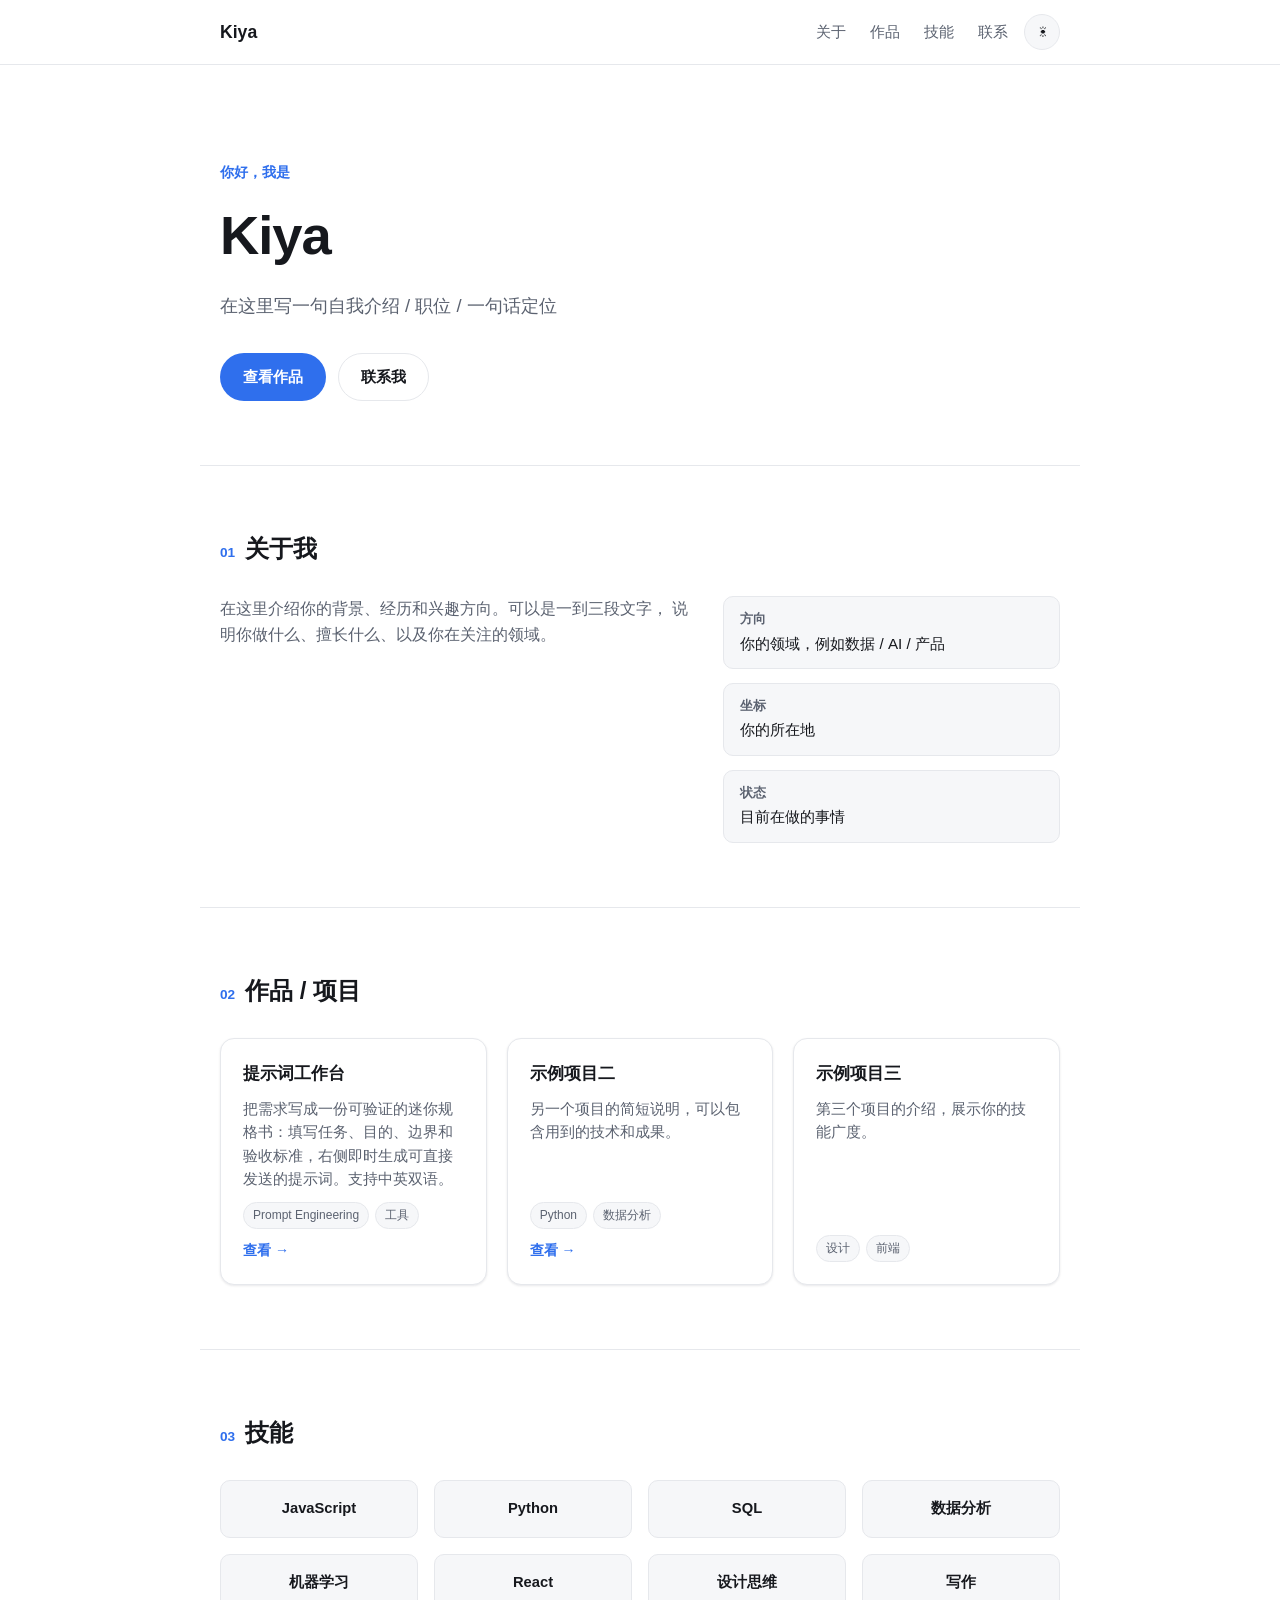
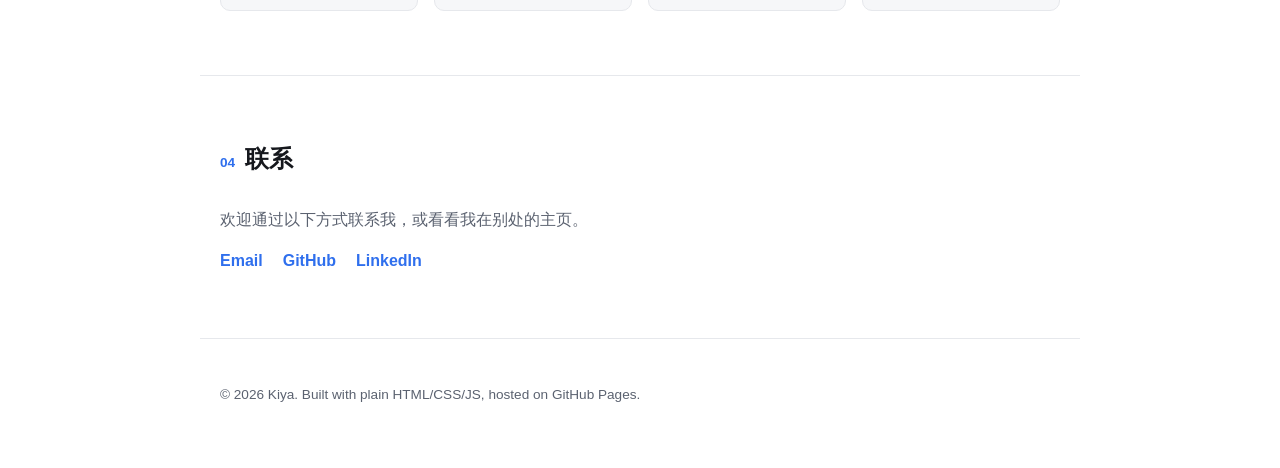
==== index.html @ 96218fba "feat: init" ====
<!DOCTYPE html>
<html lang="zh-CN">
<head>
<meta charset="UTF-8">
<meta name="viewport" content="width=device-width, initial-scale=1.0, viewport-fit=cover">
<title>Kiya — 个人主页</title>
<meta name="description" content="个人主页与作品集">
<link rel="icon" href="data:,">
<link rel="stylesheet" href="css/style.css">
</head>
<body>

<header class="site-header">
  <nav class="nav container">
    <a href="#home" class="logo">Kiya</a>
    <button class="nav-toggle" id="navToggle" aria-label="打开菜单" aria-expanded="false">
      <span></span><span></span><span></span>
    </button>
    <ul class="nav-links" id="navLinks">
      <li><a href="#about">关于</a></li>
      <li><a href="#projects">作品</a></li>
      <li><a href="#skills">技能</a></li>
      <li><a href="#contact">联系</a></li>
    </ul>
    <button class="theme-toggle" id="themeToggle" aria-label="切换主题" title="切换深/浅色">
      <span class="icon-sun">☀</span><span class="icon-moon">☾</span>
    </button>
  </nav>
</header>

<main>

  <section id="home" class="hero container">
    <p class="eyebrow">你好，我是</p>
    <h1>Kiya</h1>
    <p class="hero-tagline">在这里写一句自我介绍 / 职位 / 一句话定位</p>
    <div class="hero-actions">
      <a href="#projects" class="btn btn-primary">查看作品</a>
      <a href="#contact" class="btn btn-ghost">联系我</a>
    </div>
  </section>

  <section id="about" class="section container">
    <h2 class="section-title"><span class="section-index">01</span> 关于我</h2>
    <div class="about-grid">
      <p class="about-text">
        在这里介绍你的背景、经历和兴趣方向。可以是一到三段文字，
        说明你做什么、擅长什么、以及你在关注的领域。
      </p>
      <ul class="about-facts">
        <li><strong>方向</strong><span>你的领域，例如数据 / AI / 产品</span></li>
        <li><strong>坐标</strong><span>你的所在地</span></li>
        <li><strong>状态</strong><span>目前在做的事情</span></li>
      </ul>
    </div>
  </section>

  <section id="projects" class="section container">
    <h2 class="section-title"><span class="section-index">02</span> 作品 / 项目</h2>
    <div class="project-grid" id="projectGrid">
      <!-- 由 js/main.js 从 assets/data/projects.json 动态渲染 -->
    </div>
  </section>

  <section id="skills" class="section container">
    <h2 class="section-title"><span class="section-index">03</span> 技能</h2>
    <div class="skills-grid" id="skillsGrid">
      <!-- 由 js/main.js 动态渲染 -->
    </div>
  </section>

  <section id="contact" class="section container">
    <h2 class="section-title"><span class="section-index">04</span> 联系</h2>
    <p class="contact-text">欢迎通过以下方式联系我，或看看我在别处的主页。</p>
    <div class="contact-links">
      <a href="mailto:you@example.com">Email</a>
      <a href="https://github.com/yourname" target="_blank" rel="noopener">GitHub</a>
      <a href="https://linkedin.com/in/yourname" target="_blank" rel="noopener">LinkedIn</a>
    </div>
  </section>

</main>

<footer class="site-footer container">
  <p>&copy; <span id="year"></span> Kiya. Built with plain HTML/CSS/JS, hosted on GitHub Pages.</p>
</footer>

<script src="js/main.js"></script>
</body>
</html>
---- css/style.css ----
/* ===========================================================
   Design tokens
   =========================================================== */
:root {
  --bg: #ffffff;
  --bg-soft: #f6f7f9;
  --text: #16181d;
  --text-muted: #5b6270;
  --border: #e6e8ec;
  --accent: #2f6fed;
  --accent-contrast: #ffffff;
  --card-bg: #ffffff;
  --shadow: 0 1px 2px rgba(16, 24, 40, .04), 0 1px 3px rgba(16, 24, 40, .06);
  --radius: 14px;
  --max-width: 880px;
  --font-sans: -apple-system, BlinkMacSystemFont, "Segoe UI", "PingFang SC",
    "Microsoft YaHei", Roboto, Helvetica, Arial, sans-serif;
  color-scheme: light dark;
}

:root[data-theme="dark"] {
  --bg: #0f1115;
  --bg-soft: #171a21;
  --text: #eef0f3;
  --text-muted: #9aa2b1;
  --border: #262b35;
  --accent: #6ea1ff;
  --accent-contrast: #0f1115;
  --card-bg: #171a21;
  --shadow: 0 1px 2px rgba(0, 0, 0, .3), 0 4px 12px rgba(0, 0, 0, .25);
}

@media (prefers-color-scheme: dark) {
  :root:not([data-theme="light"]) {
    --bg: #0f1115;
    --bg-soft: #171a21;
    --text: #eef0f3;
    --text-muted: #9aa2b1;
    --border: #262b35;
    --accent: #6ea1ff;
    --accent-contrast: #0f1115;
    --card-bg: #171a21;
    --shadow: 0 1px 2px rgba(0, 0, 0, .3), 0 4px 12px rgba(0, 0, 0, .25);
  }
}

/* ===========================================================
   Reset & base
   =========================================================== */
* { box-sizing: border-box; }

html { scroll-behavior: smooth; }

body {
  margin: 0;
  background: var(--bg);
  color: var(--text);
  font-family: var(--font-sans);
  font-size: 16px;
  line-height: 1.6;
  -webkit-font-smoothing: antialiased;
}

img { max-width: 100%; display: block; }

a { color: var(--accent); text-decoration: none; }
a:hover { text-decoration: underline; }

.container {
  max-width: var(--max-width);
  margin: 0 auto;
  padding-inline: 20px;
}

/* ===========================================================
   Header / nav
   =========================================================== */
.site-header {
  position: sticky;
  top: env(safe-area-inset-top, 0px);
  z-index: 50;
  background: color-mix(in srgb, var(--bg) 85%, transparent);
  backdrop-filter: saturate(180%) blur(10px);
  border-bottom: 1px solid var(--border);
}

.nav {
  display: flex;
  align-items: center;
  gap: 16px;
  padding-block: 14px;
}

.logo {
  font-weight: 700;
  font-size: 1.1rem;
  color: var(--text);
  margin-right: auto;
}
.logo:hover { text-decoration: none; opacity: .8; }

.nav-links {
  list-style: none;
  display: flex;
  gap: 24px;
  margin: 0;
  padding: 0;
}
.nav-links a {
  color: var(--text-muted);
  font-size: .95rem;
}
.nav-links a:hover { color: var(--text); text-decoration: none; }

.theme-toggle {
  border: 1px solid var(--border);
  background: var(--bg-soft);
  color: var(--text);
  border-radius: 999px;
  width: 36px;
  height: 36px;
  display: inline-flex;
  align-items: center;
  justify-content: center;
  cursor: pointer;
  font-size: 14px;
}
.theme-toggle .icon-moon { display: none; }
:root[data-theme="dark"] .theme-toggle .icon-sun { display: none; }
:root[data-theme="dark"] .theme-toggle .icon-moon { display: inline; }
@media (prefers-color-scheme: dark) {
  :root:not([data-theme="light"]) .theme-toggle .icon-sun { display: none; }
  :root:not([data-theme="light"]) .theme-toggle .icon-moon { display: inline; }
}

.nav-toggle {
  display: none;
  flex-direction: column;
  gap: 4px;
  background: none;
  border: none;
  cursor: pointer;
  padding: 6px;
}
.nav-toggle span {
  width: 20px;
  height: 2px;
  background: var(--text);
  display: block;
}

/* ===========================================================
   Hero
   =========================================================== */
.hero {
  padding-block: 96px 64px;
}
.eyebrow {
  color: var(--accent);
  font-weight: 600;
  font-size: .9rem;
  margin: 0 0 8px;
}
.hero h1 {
  font-size: clamp(2.2rem, 6vw, 3.4rem);
  margin: 0 0 12px;
  letter-spacing: -0.02em;
}
.hero-tagline {
  color: var(--text-muted);
  font-size: 1.15rem;
  max-width: 46ch;
  margin: 0 0 32px;
}
.hero-actions {
  display: flex;
  gap: 12px;
  flex-wrap: wrap;
}

.btn {
  display: inline-flex;
  align-items: center;
  padding: 11px 22px;
  border-radius: 999px;
  font-weight: 600;
  font-size: .95rem;
  border: 1px solid transparent;
}
.btn:hover { text-decoration: none; }
.btn-primary {
  background: var(--accent);
  color: var(--accent-contrast);
}
.btn-primary:hover { opacity: .9; }
.btn-ghost {
  border-color: var(--border);
  color: var(--text);
}
.btn-ghost:hover { background: var(--bg-soft); }

/* ===========================================================
   Sections
   =========================================================== */
.section {
  padding-block: 64px;
  border-top: 1px solid var(--border);
}

.section-title {
  display: flex;
  align-items: baseline;
  gap: 10px;
  font-size: 1.5rem;
  margin: 0 0 28px;
}
.section-index {
  font-size: .85rem;
  font-weight: 700;
  color: var(--accent);
  font-variant-numeric: tabular-nums;
}

/* About */
.about-grid {
  display: grid;
  grid-template-columns: 1.4fr 1fr;
  gap: 32px;
  align-items: start;
}
.about-text { color: var(--text-muted); margin: 0; }
.about-facts {
  list-style: none;
  margin: 0;
  padding: 0;
  display: grid;
  gap: 14px;
}
.about-facts li {
  display: flex;
  flex-direction: column;
  gap: 2px;
  padding: 12px 16px;
  background: var(--bg-soft);
  border-radius: 10px;
  border: 1px solid var(--border);
}
.about-facts strong { font-size: .8rem; color: var(--text-muted); }
.about-facts span { font-size: .95rem; }

/* Projects */
.project-grid {
  display: grid;
  grid-template-columns: repeat(auto-fill, minmax(240px, 1fr));
  gap: 20px;
}
.project-card {
  background: var(--card-bg);
  border: 1px solid var(--border);
  border-radius: var(--radius);
  padding: 22px;
  box-shadow: var(--shadow);
  display: flex;
  flex-direction: column;
  gap: 10px;
  transition: transform .15s ease, box-shadow .15s ease;
}
.project-card:hover {
  transform: translateY(-2px);
}
.project-card h3 { margin: 0; font-size: 1.05rem; }
.project-card p {
  margin: 0;
  color: var(--text-muted);
  font-size: .92rem;
  flex: 1;
}
.project-tags {
  display: flex;
  flex-wrap: wrap;
  gap: 6px;
}
.project-tags span {
  font-size: .75rem;
  padding: 3px 9px;
  border-radius: 999px;
  background: var(--bg-soft);
  color: var(--text-muted);
  border: 1px solid var(--border);
}
.project-card a.project-link {
  font-size: .88rem;
  font-weight: 600;
}

/* Skills */
.skills-grid {
  display: grid;
  grid-template-columns: repeat(auto-fill, minmax(160px, 1fr));
  gap: 16px;
}
.skill-item {
  background: var(--bg-soft);
  border: 1px solid var(--border);
  border-radius: 10px;
  padding: 16px;
  text-align: center;
  font-weight: 600;
  font-size: .92rem;
}

/* Contact */
.contact-text { color: var(--text-muted); }
.contact-links {
  display: flex;
  gap: 20px;
  flex-wrap: wrap;
  font-weight: 600;
}

/* Footer */
.site-footer {
  padding-block: 32px 48px;
  color: var(--text-muted);
  font-size: .85rem;
  border-top: 1px solid var(--border);
}

/* ===========================================================
   Responsive (phone-width safe)
   =========================================================== */
@media (max-width: 720px) {
  .about-grid { grid-template-columns: 1fr; }
}

@media (max-width: 640px) {
  .nav-toggle { display: flex; }
  .nav-links {
    position: absolute;
    top: 100%;
    left: 0;
    right: 0;
    background: var(--bg);
    border-bottom: 1px solid var(--border);
    flex-direction: column;
    padding: 16px 20px;
    gap: 14px;
    display: none;
  }
  .nav-links.open { display: flex; }
  .hero { padding-block: 64px 40px; }
}
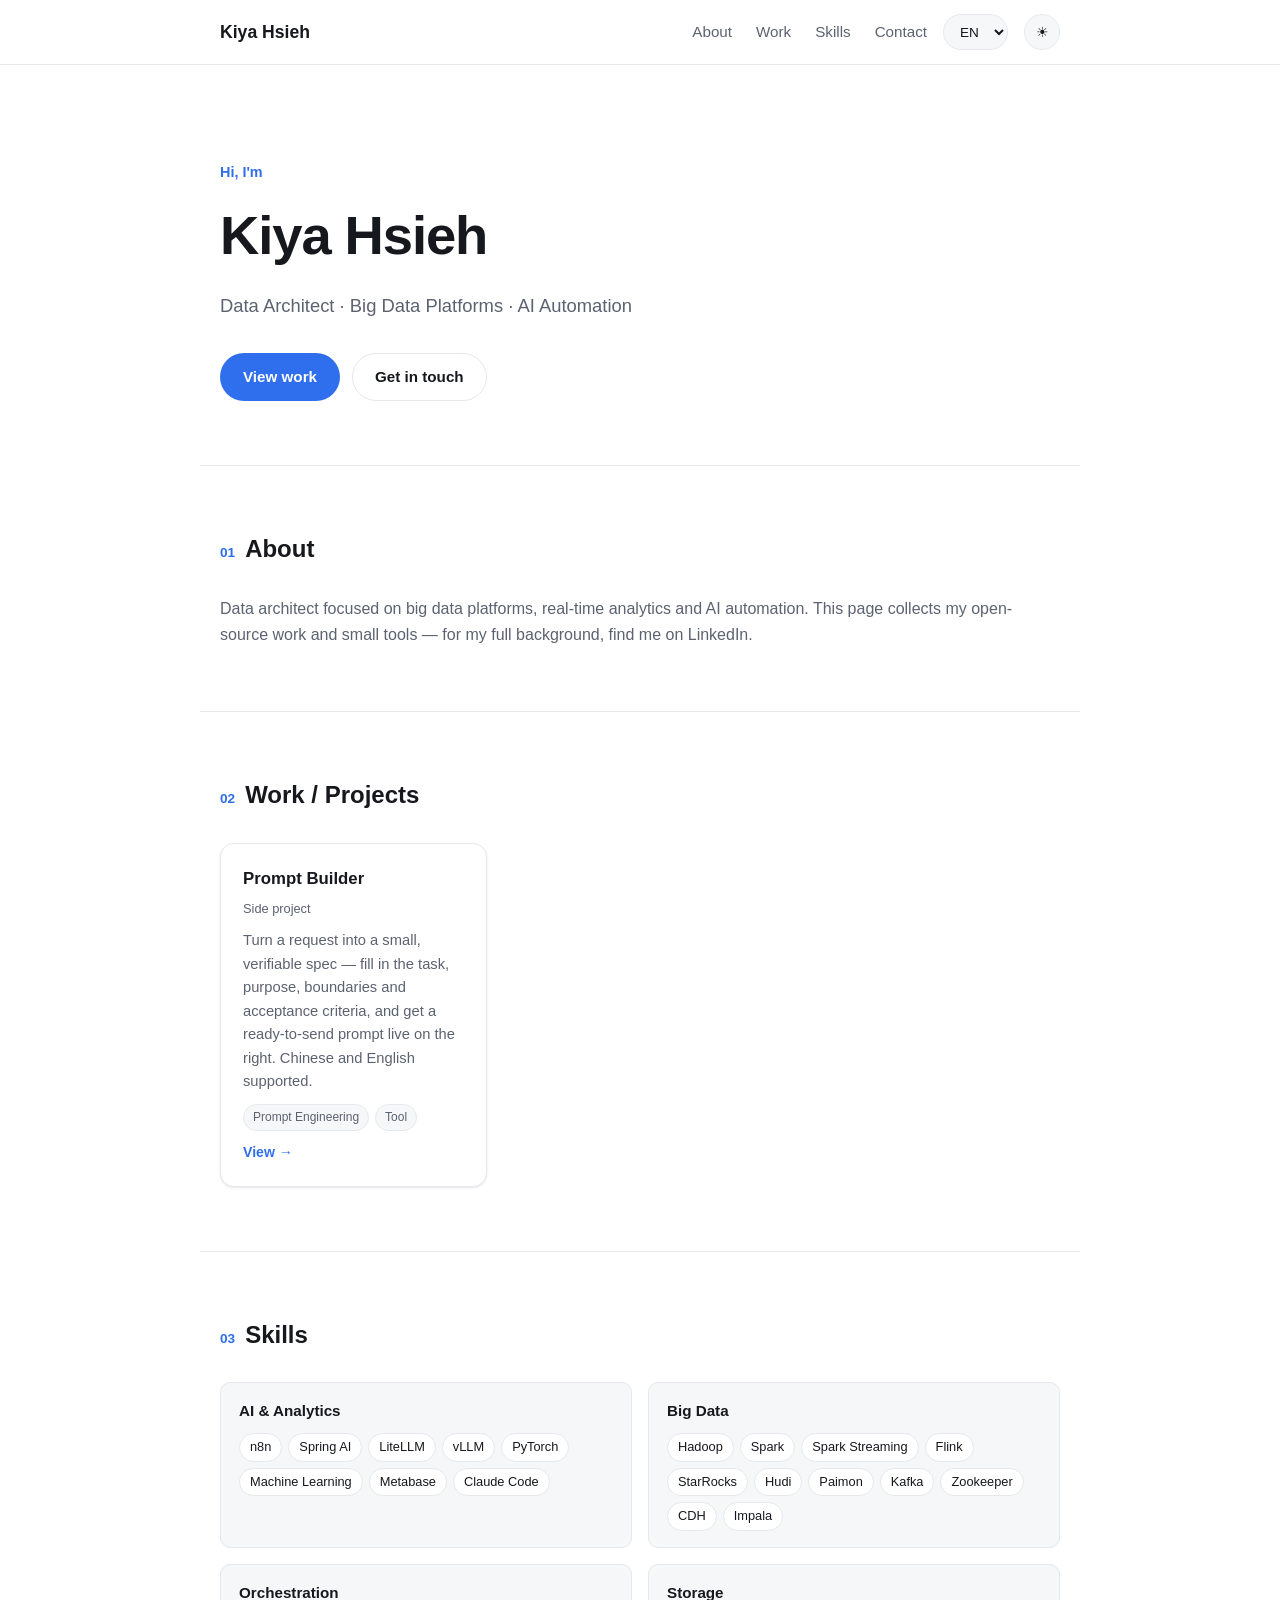
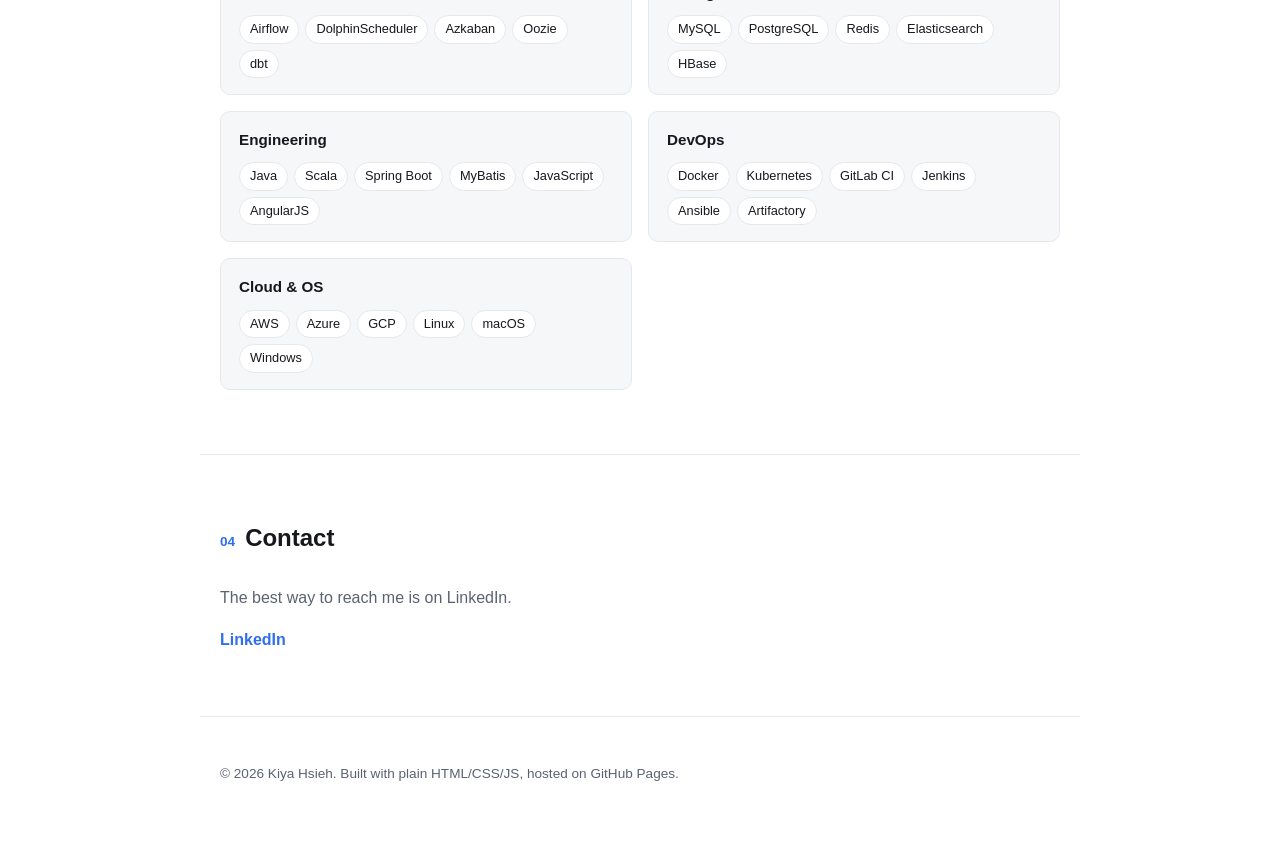
==== commit 76375885: "feat: real profile content with zh-Hant/zh-Hans/en switching Replace template placeholders, point co" ====
--- a/index.html
+++ b/index.html
@@ -1,10 +1,10 @@
 <!DOCTYPE html>
-<html lang="zh-CN">
+<html lang="zh-Hant">
 <head>
 <meta charset="UTF-8">
 <meta name="viewport" content="width=device-width, initial-scale=1.0, viewport-fit=cover">
-<title>Kiya — 个人主页</title>
-<meta name="description" content="个人主页与作品集">
+<title>Kiya Hsieh — 數據架構師</title>
+<meta name="description" content="Kiya Hsieh 的個人主頁與作品集：數據架構、大數據平台與 AI 自動化。">
 <link rel="icon" href="data:,">
 <link rel="stylesheet" href="css/style.css">
 </head>
@@ -12,17 +12,22 @@
 
 <header class="site-header">
   <nav class="nav container">
-    <a href="#home" class="logo">Kiya</a>
-    <button class="nav-toggle" id="navToggle" aria-label="打开菜单" aria-expanded="false">
+    <a href="#home" class="logo">Kiya Hsieh</a>
+    <button class="nav-toggle" id="navToggle" data-i18n-aria="nav.menu" aria-label="打開選單" aria-expanded="false">
       <span></span><span></span><span></span>
     </button>
     <ul class="nav-links" id="navLinks">
-      <li><a href="#about">关于</a></li>
-      <li><a href="#projects">作品</a></li>
-      <li><a href="#skills">技能</a></li>
-      <li><a href="#contact">联系</a></li>
+      <li><a href="#about" data-i18n="nav.about">關於</a></li>
+      <li><a href="#projects" data-i18n="nav.projects">作品</a></li>
+      <li><a href="#skills" data-i18n="nav.skills">技能</a></li>
+      <li><a href="#contact" data-i18n="nav.contact">聯絡</a></li>
     </ul>
-    <button class="theme-toggle" id="themeToggle" aria-label="切换主题" title="切换深/浅色">
+    <select class="lang-select" id="langSelect" aria-label="Language">
+      <option value="zh-Hant">繁</option>
+      <option value="zh-Hans">简</option>
+      <option value="en">EN</option>
+    </select>
+    <button class="theme-toggle" id="themeToggle" data-i18n-aria="theme" data-i18n-title="theme" aria-label="切換主題" title="切換深/淺色">
       <span class="icon-sun">☀</span><span class="icon-moon">☾</span>
     </button>
   </nav>
@@ -31,58 +36,42 @@
 <main>
 
   <section id="home" class="hero container">
-    <p class="eyebrow">你好，我是</p>
-    <h1>Kiya</h1>
-    <p class="hero-tagline">在这里写一句自我介绍 / 职位 / 一句话定位</p>
+    <p class="eyebrow" data-i18n="hero.eyebrow">你好，我是</p>
+    <h1 data-i18n="hero.name">Kiya Hsieh</h1>
+    <p class="hero-tagline" data-i18n="hero.tagline">數據架構師 · 大數據平台 · AI 自動化</p>
     <div class="hero-actions">
-      <a href="#projects" class="btn btn-primary">查看作品</a>
-      <a href="#contact" class="btn btn-ghost">联系我</a>
+      <a href="#projects" class="btn btn-primary" data-i18n="hero.viewWork">查看作品</a>
+      <a href="#contact" class="btn btn-ghost" data-i18n="hero.contact">聯絡我</a>
     </div>
   </section>
 
   <section id="about" class="section container">
-    <h2 class="section-title"><span class="section-index">01</span> 关于我</h2>
-    <div class="about-grid">
-      <p class="about-text">
-        在这里介绍你的背景、经历和兴趣方向。可以是一到三段文字，
-        说明你做什么、擅长什么、以及你在关注的领域。
-      </p>
-      <ul class="about-facts">
-        <li><strong>方向</strong><span>你的领域，例如数据 / AI / 产品</span></li>
-        <li><strong>坐标</strong><span>你的所在地</span></li>
-        <li><strong>状态</strong><span>目前在做的事情</span></li>
-      </ul>
-    </div>
+    <h2 class="section-title"><span class="section-index">01</span> <span data-i18n="about.title">關於我</span></h2>
+    <p class="about-text" data-i18n="about.text">數據架構師，專注於大數據平台、即時分析與 AI 自動化。這裡整理我公開的開源作品與小工具；想了解完整經歷，歡迎到 LinkedIn 找我。</p>
   </section>
 
   <section id="projects" class="section container">
-    <h2 class="section-title"><span class="section-index">02</span> 作品 / 项目</h2>
-    <div class="project-grid" id="projectGrid">
-      <!-- 由 js/main.js 从 assets/data/projects.json 动态渲染 -->
-    </div>
+    <h2 class="section-title"><span class="section-index">02</span> <span data-i18n="projects.title">作品 / 專案</span></h2>
+    <div class="project-grid" id="projectGrid"></div>
   </section>
 
   <section id="skills" class="section container">
-    <h2 class="section-title"><span class="section-index">03</span> 技能</h2>
-    <div class="skills-grid" id="skillsGrid">
-      <!-- 由 js/main.js 动态渲染 -->
-    </div>
+    <h2 class="section-title"><span class="section-index">03</span> <span data-i18n="skills.title">技能</span></h2>
+    <div class="skills-grid" id="skillsGrid"></div>
   </section>
 
   <section id="contact" class="section container">
-    <h2 class="section-title"><span class="section-index">04</span> 联系</h2>
-    <p class="contact-text">欢迎通过以下方式联系我，或看看我在别处的主页。</p>
+    <h2 class="section-title"><span class="section-index">04</span> <span data-i18n="contact.title">聯絡</span></h2>
+    <p class="contact-text" data-i18n="contact.text">歡迎透過 LinkedIn 聯絡我。</p>
     <div class="contact-links">
-      <a href="mailto:you@example.com">Email</a>
-      <a href="https://github.com/yourname" target="_blank" rel="noopener">GitHub</a>
-      <a href="https://linkedin.com/in/yourname" target="_blank" rel="noopener">LinkedIn</a>
+      <a href="https://linkedin.com/in/kiya326" target="_blank" rel="noopener">LinkedIn</a>
     </div>
   </section>
 
 </main>
 
 <footer class="site-footer container">
-  <p>&copy; <span id="year"></span> Kiya. Built with plain HTML/CSS/JS, hosted on GitHub Pages.</p>
+  <p>&copy; <span id="year"></span> Kiya Hsieh. <span data-i18n="footer">以純 HTML/CSS/JS 打造，託管於 GitHub Pages。</span></p>
 </footer>
 
 <script src="js/main.js"></script>
--- a/css/style.css
+++ b/css/style.css
@@ -125,6 +125,20 @@
   cursor: pointer;
   font-size: 14px;
 }
+.lang-select {
+  border: 1px solid var(--border);
+  background: var(--bg-soft);
+  color: var(--text);
+  border-radius: 999px;
+  height: 36px;
+  padding: 0 12px;
+  font: inherit;
+  font-size: .85rem;
+  cursor: pointer;
+}
+.lang-select:focus-visible,
+.theme-toggle:focus-visible { outline: 2px solid var(--text-muted); outline-offset: 2px; }
+
 .theme-toggle .icon-moon { display: none; }
 :root[data-theme="dark"] .theme-toggle .icon-sun { display: none; }
 :root[data-theme="dark"] .theme-toggle .icon-moon { display: inline; }
@@ -308,6 +322,25 @@
   font-weight: 600;
   font-size: .92rem;
 }
+
+.skills-grid:has(.skill-group) { grid-template-columns: repeat(auto-fill, minmax(280px, 1fr)); }
+.skill-group {
+  background: var(--bg-soft);
+  border: 1px solid var(--border);
+  border-radius: 10px;
+  padding: 16px 18px;
+}
+.skill-group h3 { margin: 0 0 10px; font-size: .95rem; }
+.skill-chips { display: flex; flex-wrap: wrap; gap: 6px; }
+.skill-chips span {
+  font-size: .8rem;
+  padding: 3px 10px;
+  border-radius: 999px;
+  background: var(--card-bg);
+  border: 1px solid var(--border);
+}
+
+.project-meta { font-size: .8rem; color: var(--text-muted); margin-top: -4px; }
 
 /* Contact */
 .contact-text { color: var(--text-muted); }
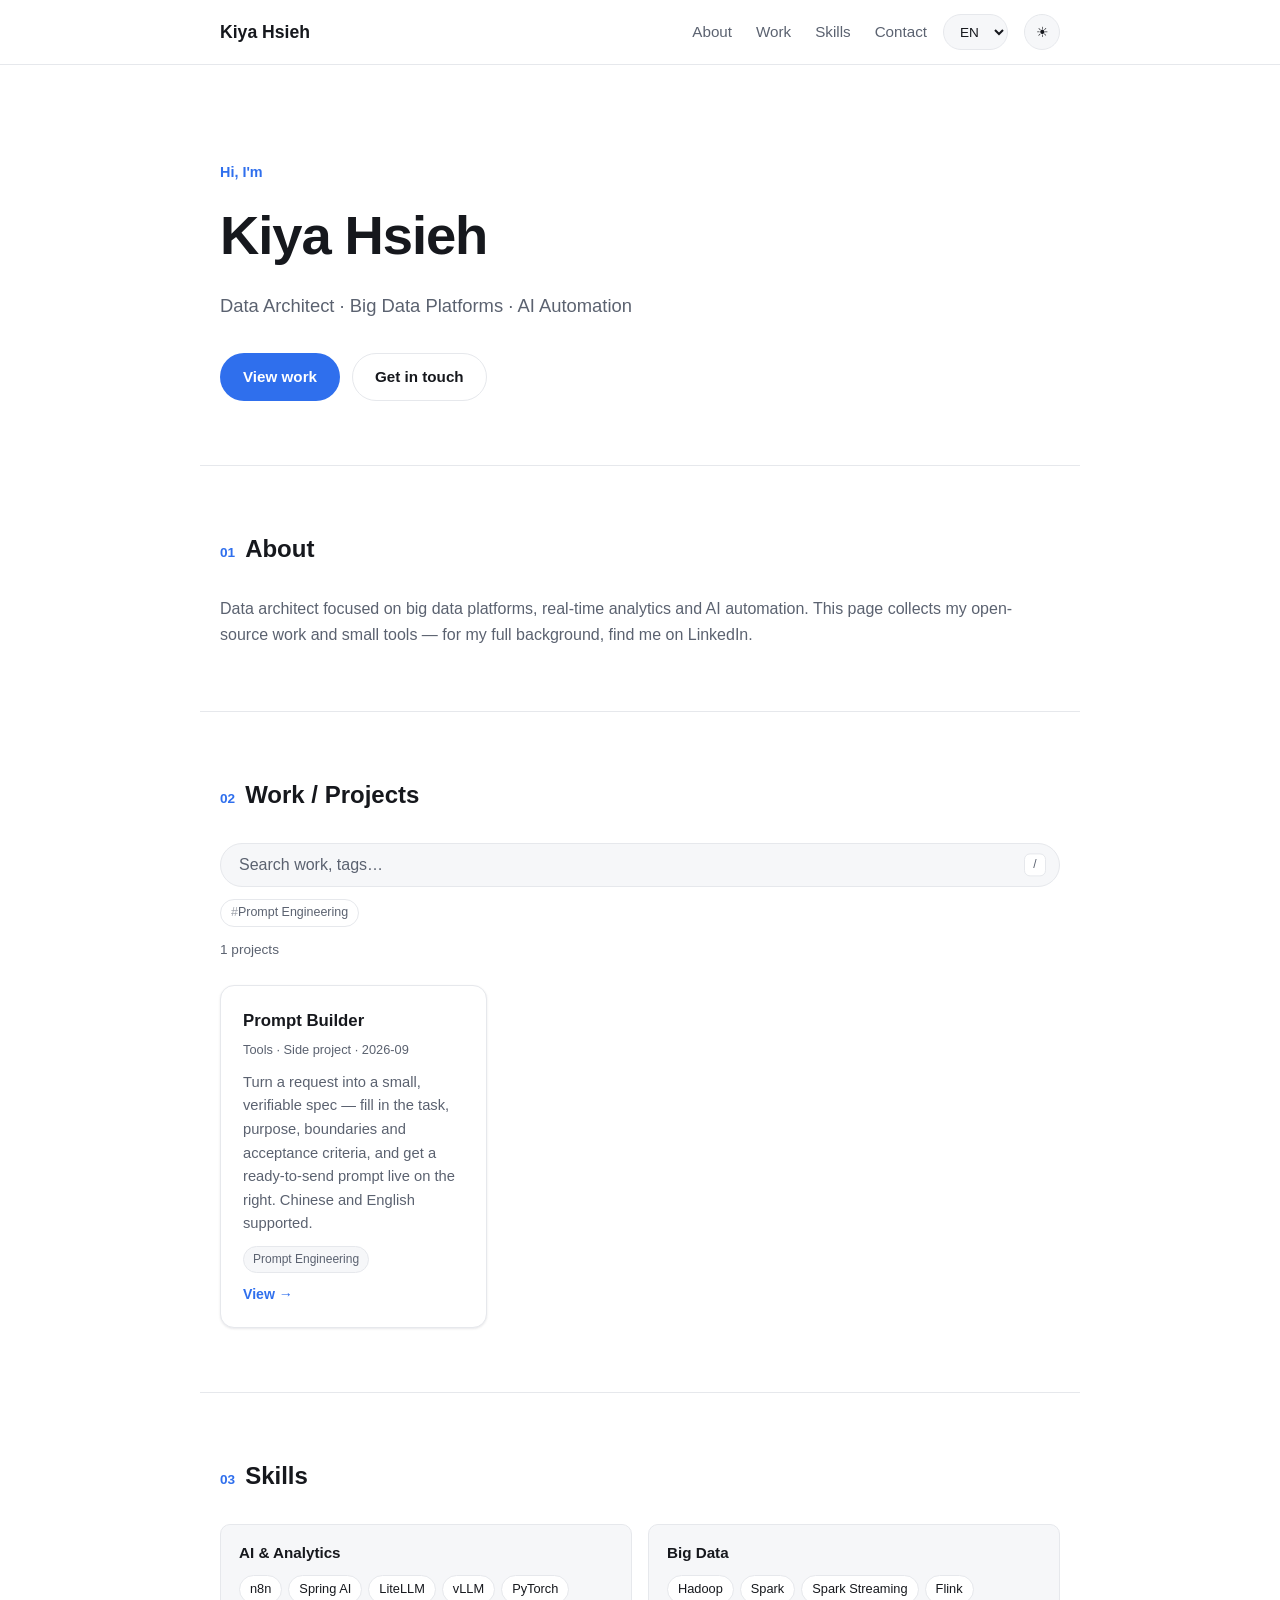
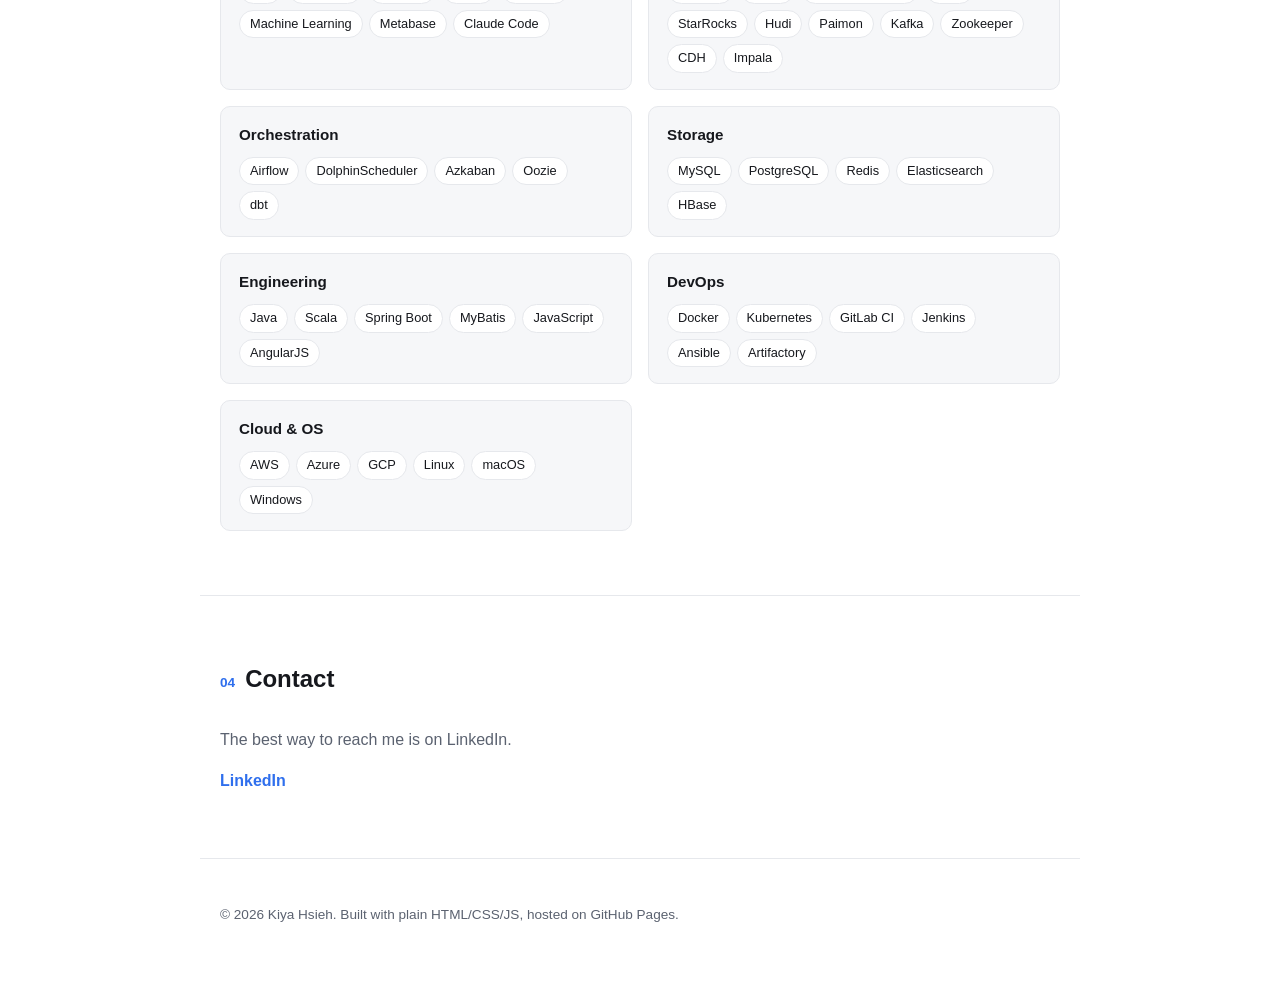
==== commit 3b60545a: "feat: search, category and tag filters for projects Make the projects section usable with many entri" ====
--- a/index.html
+++ b/index.html
@@ -52,6 +52,19 @@
 
   <section id="projects" class="section container">
     <h2 class="section-title"><span class="section-index">02</span> <span data-i18n="projects.title">作品 / 專案</span></h2>
+    <div class="project-tools" id="projectTools" hidden>
+      <div class="project-search">
+        <input type="search" id="projectSearch" class="search-input" autocomplete="off" spellcheck="false"
+               data-i18n-placeholder="projects.search" data-i18n-aria="projects.search" placeholder="搜尋作品、標籤…" aria-label="搜尋作品、標籤…">
+        <kbd aria-hidden="true">/</kbd>
+      </div>
+      <div class="chip-row" id="categoryChips" role="group" data-i18n-aria="projects.category" aria-label="分類"></div>
+      <div class="chip-row chip-row-tags" id="tagChips" role="group" data-i18n-aria="projects.tags" aria-label="標籤"></div>
+      <div class="project-status">
+        <span id="projectCount" aria-live="polite"></span>
+        <button type="button" class="link-button" id="projectClear" data-i18n="projects.clear" hidden>清除篩選</button>
+      </div>
+    </div>
     <div class="project-grid" id="projectGrid"></div>
   </section>
 
--- a/css/style.css
+++ b/css/style.css
@@ -263,6 +263,113 @@
 .about-facts span { font-size: .95rem; }
 
 /* Projects */
+.project-tools {
+  display: grid;
+  gap: 12px;
+  margin-bottom: 24px;
+}
+.project-tools[hidden],
+.chip-row[hidden] { display: none; }
+
+.project-search { position: relative; }
+.search-input {
+  width: 100%;
+  height: 44px;
+  padding: 0 44px 0 18px;
+  border: 1px solid var(--border);
+  border-radius: 999px;
+  background: var(--bg-soft);
+  color: var(--text);
+  font: inherit;
+}
+.search-input::placeholder { color: var(--text-muted); }
+.search-input:focus-visible { outline: 2px solid var(--accent); outline-offset: 1px; }
+.project-search kbd {
+  position: absolute;
+  right: 14px;
+  top: 50%;
+  transform: translateY(-50%);
+  min-width: 22px;
+  padding: 1px 6px;
+  border: 1px solid var(--border);
+  border-radius: 6px;
+  background: var(--bg);
+  color: var(--text-muted);
+  font: inherit;
+  font-size: .75rem;
+  text-align: center;
+  pointer-events: none;
+}
+.search-input:focus + kbd,
+.search-input:not(:placeholder-shown) + kbd { display: none; }
+@media (hover: none) { .project-search kbd { display: none; } }
+
+.chip-row {
+  display: flex;
+  flex-wrap: wrap;
+  align-items: center;
+  gap: 8px;
+}
+.chip {
+  font: inherit;
+  font-size: .85rem;
+  padding: 5px 13px;
+  border-radius: 999px;
+  border: 1px solid var(--border);
+  background: var(--bg-soft);
+  color: var(--text-muted);
+  cursor: pointer;
+}
+.chip:hover { color: var(--text); }
+.chip[aria-pressed="true"] {
+  background: var(--accent);
+  border-color: var(--accent);
+  color: var(--accent-contrast);
+}
+.chip-count {
+  margin-left: 6px;
+  opacity: .7;
+  font-variant-numeric: tabular-nums;
+}
+.chip-row-tags .chip {
+  font-size: .78rem;
+  padding: 3px 10px;
+  background: transparent;
+}
+.chip-row-tags .chip::before { content: "#"; opacity: .6; }
+/* Past the first 12, tags stay hidden until expanded (selected ones always show) */
+.chip-row-tags.collapsed .chip:nth-of-type(n+13):not([aria-pressed="true"]) { display: none; }
+.chip:focus-visible,
+.link-button:focus-visible,
+.project-tags .tag:focus-visible { outline: 2px solid var(--accent); outline-offset: 2px; }
+
+.project-status {
+  display: flex;
+  align-items: center;
+  gap: 12px;
+  min-height: 1.6em;
+  color: var(--text-muted);
+  font-size: .85rem;
+  font-variant-numeric: tabular-nums;
+}
+.link-button {
+  border: none;
+  background: none;
+  padding: 0;
+  color: var(--accent);
+  font: inherit;
+  font-size: .85rem;
+  cursor: pointer;
+}
+.link-button:hover { text-decoration: underline; }
+.project-empty {
+  grid-column: 1 / -1;
+  margin: 0;
+  padding: 32px 0;
+  color: var(--text-muted);
+  text-align: center;
+}
+
 .project-grid {
   display: grid;
   grid-template-columns: repeat(auto-fill, minmax(240px, 1fr));
@@ -294,17 +401,26 @@
   flex-wrap: wrap;
   gap: 6px;
 }
-.project-tags span {
+.project-tags .tag {
+  font: inherit;
   font-size: .75rem;
   padding: 3px 9px;
   border-radius: 999px;
   background: var(--bg-soft);
   color: var(--text-muted);
   border: 1px solid var(--border);
-}
+  cursor: pointer;
+}
+.project-tags .tag:hover { color: var(--text); }
+.project-tags .tag[aria-pressed="true"] { color: var(--accent); border-color: var(--accent); }
 .project-card a.project-link {
   font-size: .88rem;
   font-weight: 600;
+}
+.project-host {
+  margin-left: 4px;
+  font-weight: 400;
+  color: var(--text-muted);
 }
 
 /* Skills */
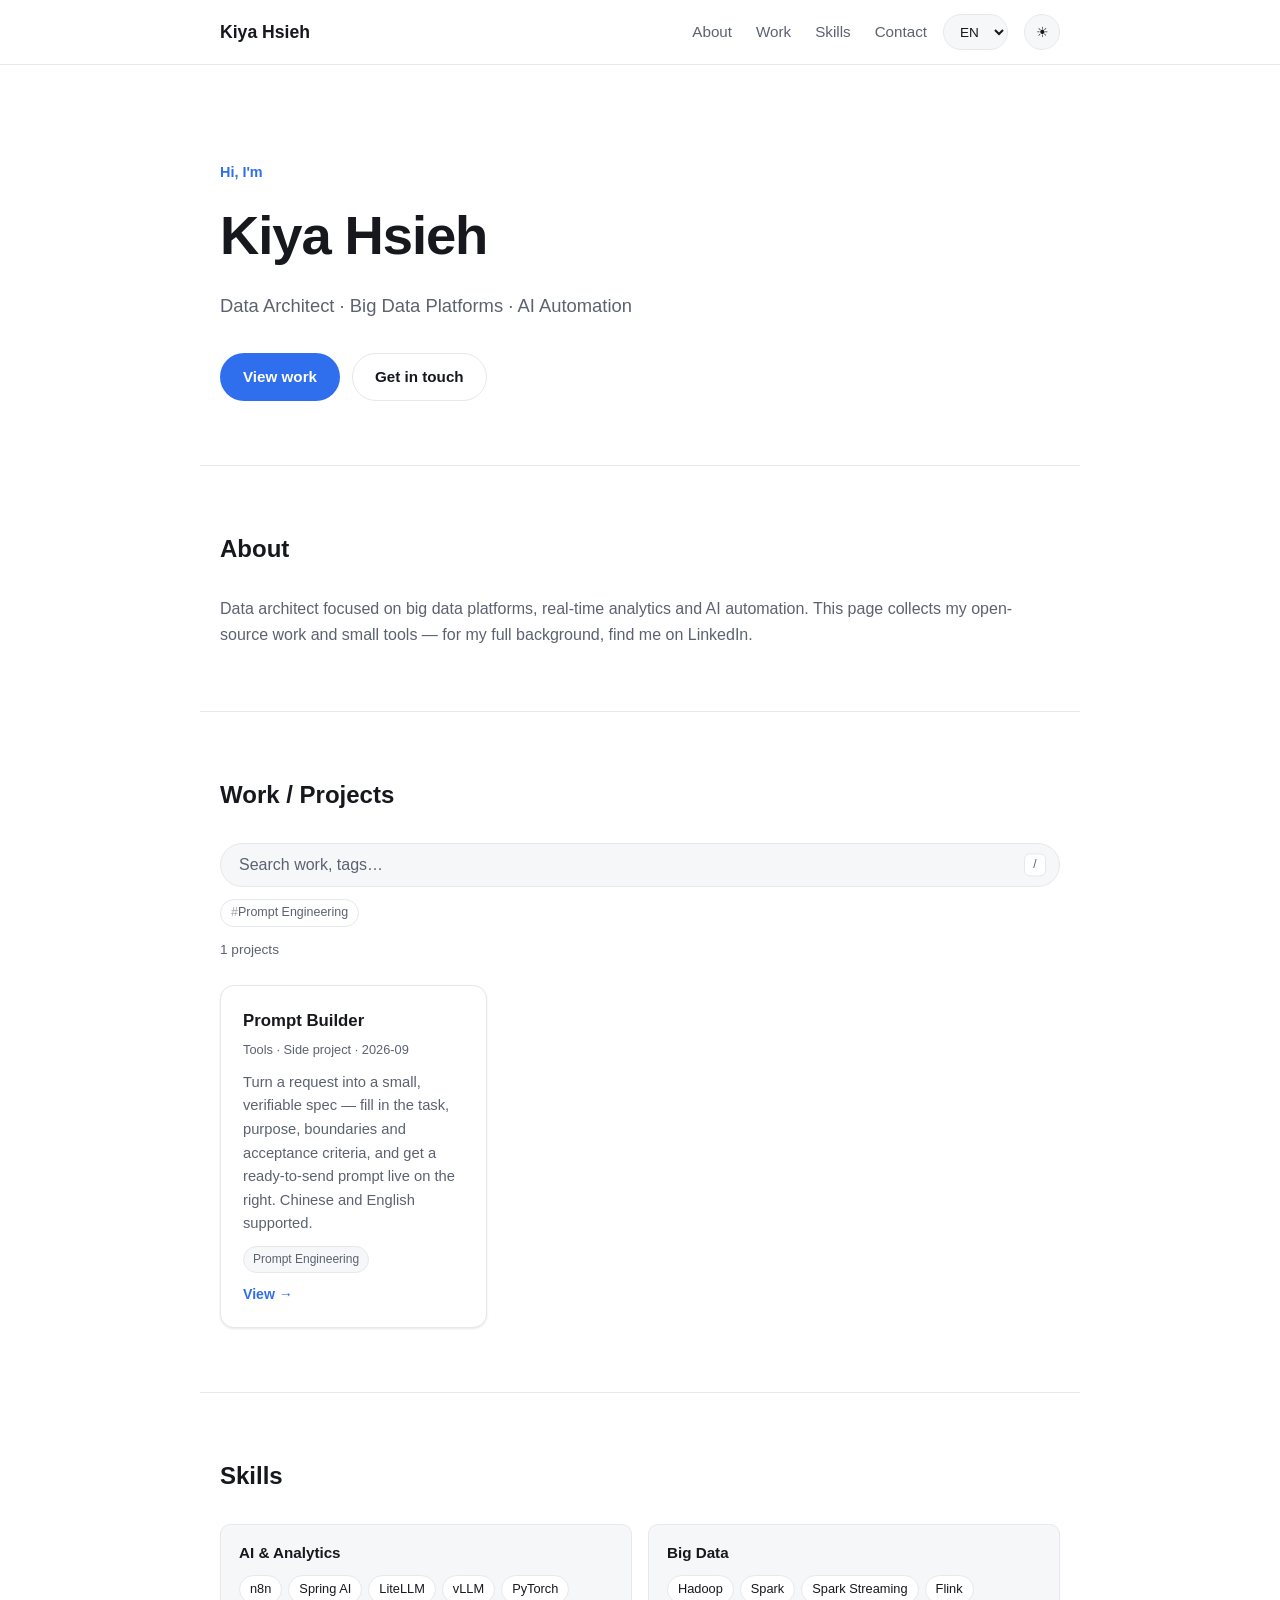
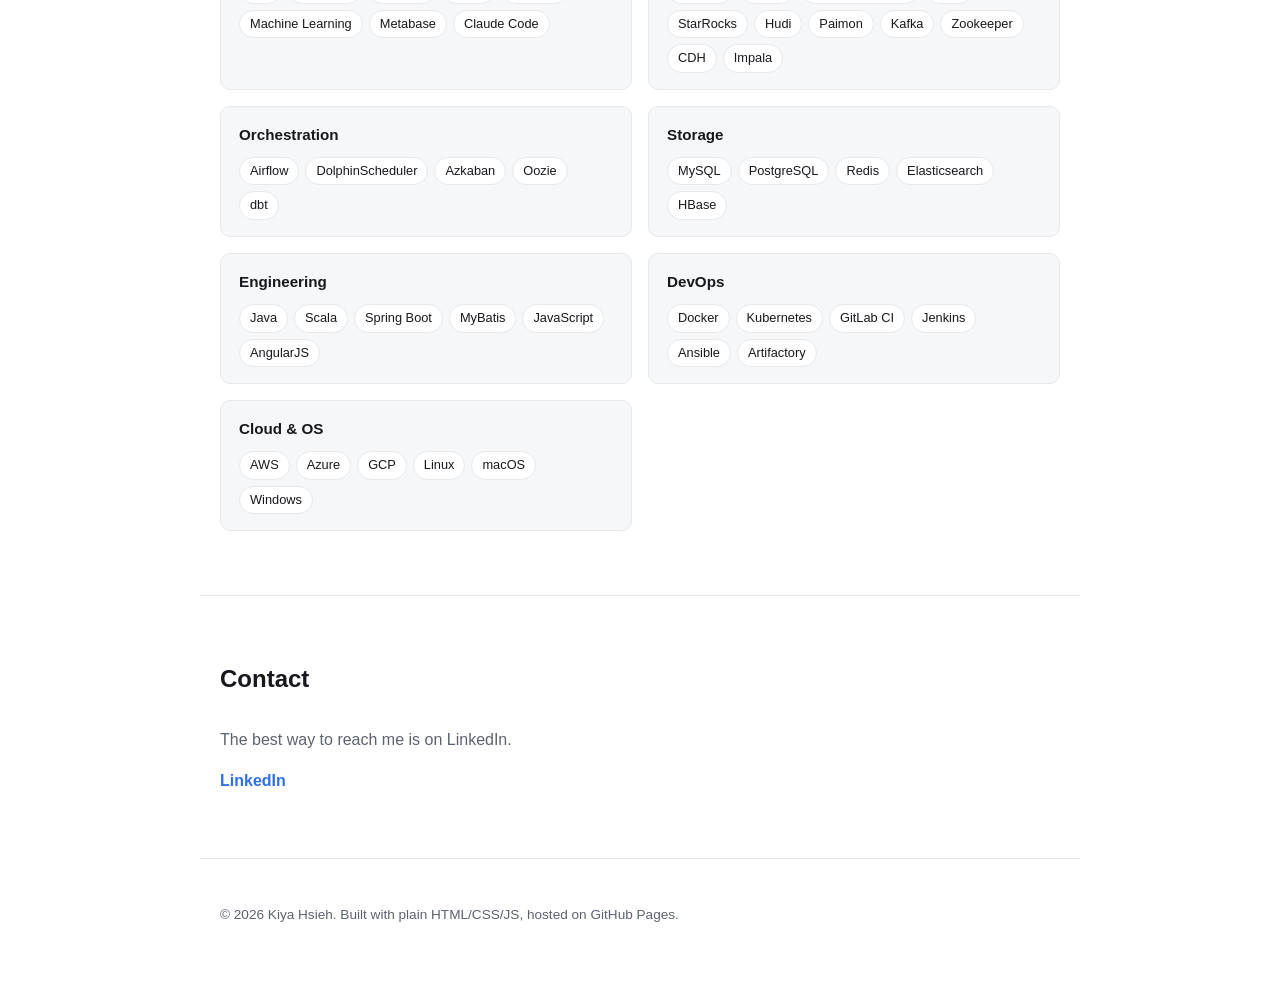
==== commit 3b81d380: "style: drop section index numbers Co-Authored-By: Claude Opus 5.5 <noreply@anthropic.com> Claude-Ses" ====
--- a/index.html
+++ b/index.html
@@ -46,12 +46,12 @@
   </section>
 
   <section id="about" class="section container">
-    <h2 class="section-title"><span class="section-index">01</span> <span data-i18n="about.title">關於我</span></h2>
+    <h2 class="section-title"><span data-i18n="about.title">關於我</span></h2>
     <p class="about-text" data-i18n="about.text">數據架構師，專注於大數據平台、即時分析與 AI 自動化。這裡整理我公開的開源作品與小工具；想了解完整經歷，歡迎到 LinkedIn 找我。</p>
   </section>
 
   <section id="projects" class="section container">
-    <h2 class="section-title"><span class="section-index">02</span> <span data-i18n="projects.title">作品 / 專案</span></h2>
+    <h2 class="section-title"><span data-i18n="projects.title">作品 / 專案</span></h2>
     <div class="project-tools" id="projectTools" hidden>
       <div class="project-search">
         <input type="search" id="projectSearch" class="search-input" autocomplete="off" spellcheck="false"
@@ -69,12 +69,12 @@
   </section>
 
   <section id="skills" class="section container">
-    <h2 class="section-title"><span class="section-index">03</span> <span data-i18n="skills.title">技能</span></h2>
+    <h2 class="section-title"><span data-i18n="skills.title">技能</span></h2>
     <div class="skills-grid" id="skillsGrid"></div>
   </section>
 
   <section id="contact" class="section container">
-    <h2 class="section-title"><span class="section-index">04</span> <span data-i18n="contact.title">聯絡</span></h2>
+    <h2 class="section-title"><span data-i18n="contact.title">聯絡</span></h2>
     <p class="contact-text" data-i18n="contact.text">歡迎透過 LinkedIn 聯絡我。</p>
     <div class="contact-links">
       <a href="https://linkedin.com/in/kiya326" target="_blank" rel="noopener">LinkedIn</a>
--- a/css/style.css
+++ b/css/style.css
@@ -227,12 +227,6 @@
   gap: 10px;
   font-size: 1.5rem;
   margin: 0 0 28px;
-}
-.section-index {
-  font-size: .85rem;
-  font-weight: 700;
-  color: var(--accent);
-  font-variant-numeric: tabular-nums;
 }
 
 /* About */
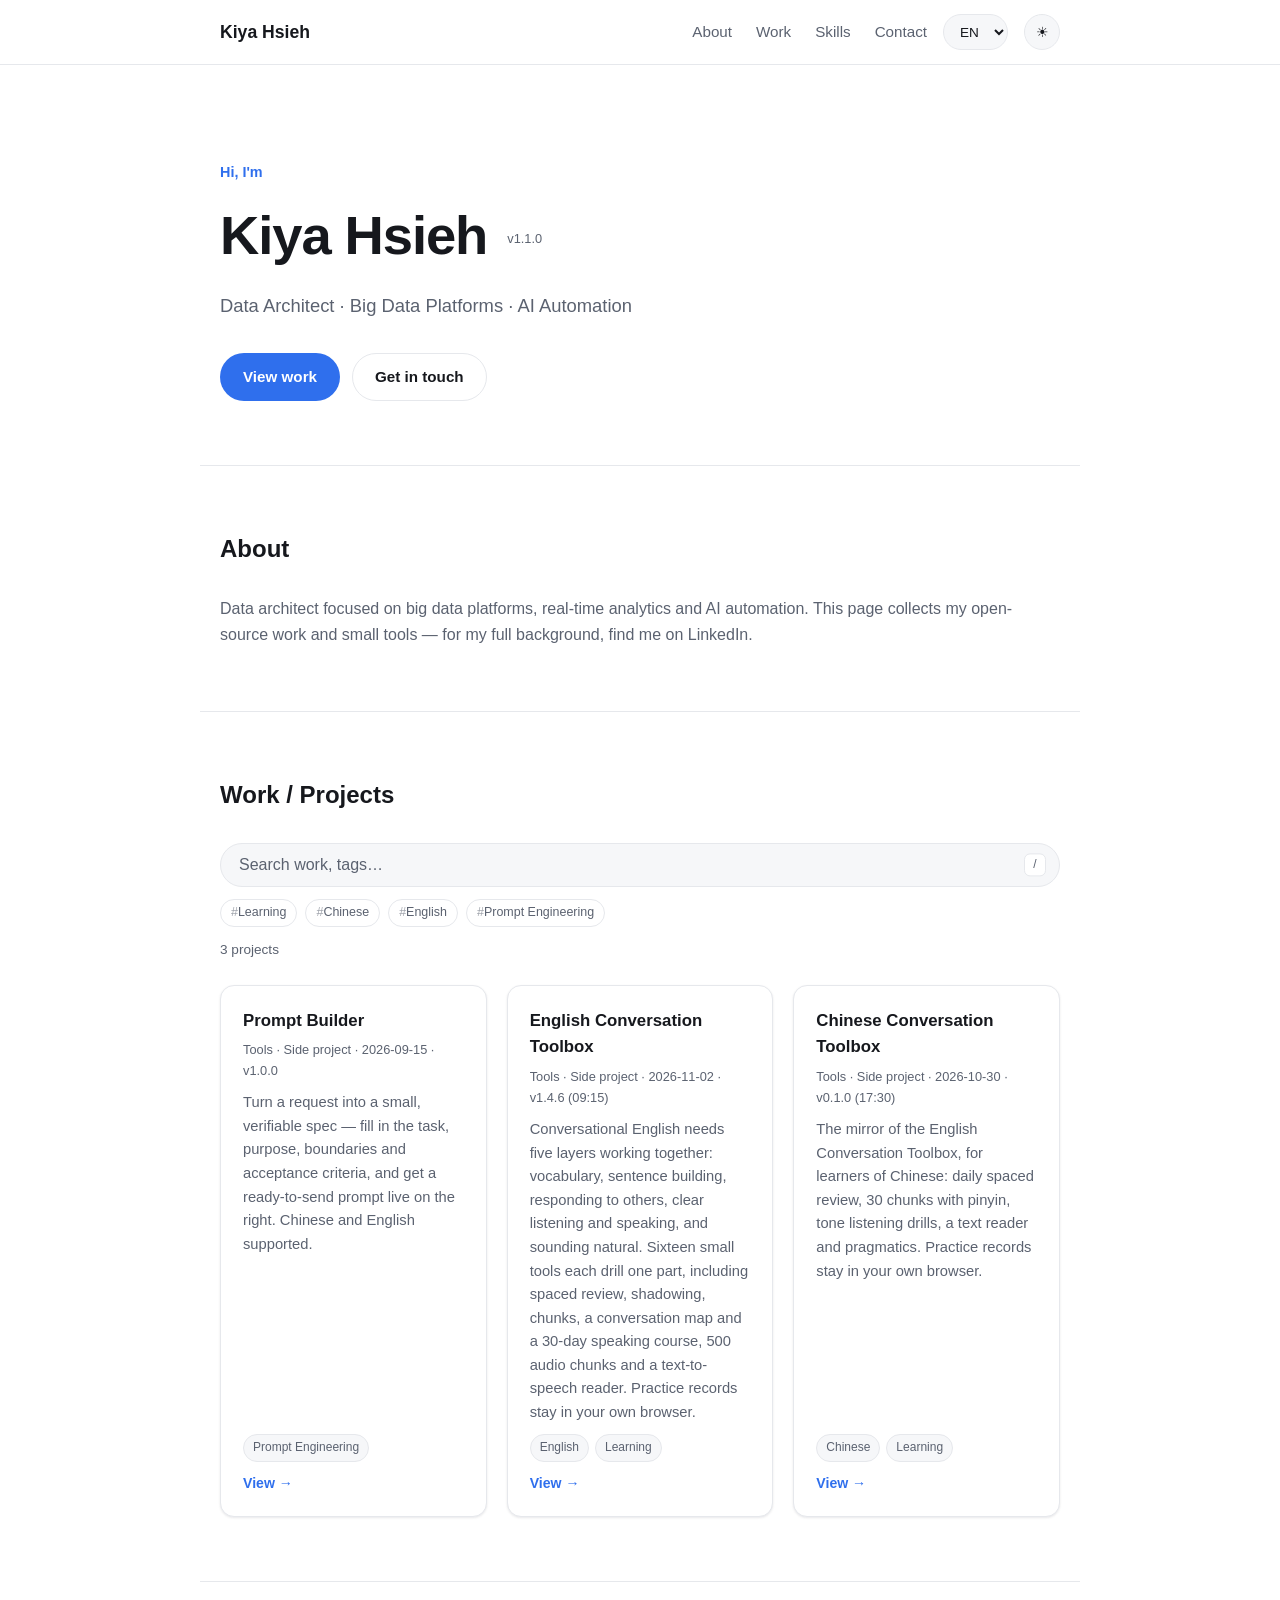
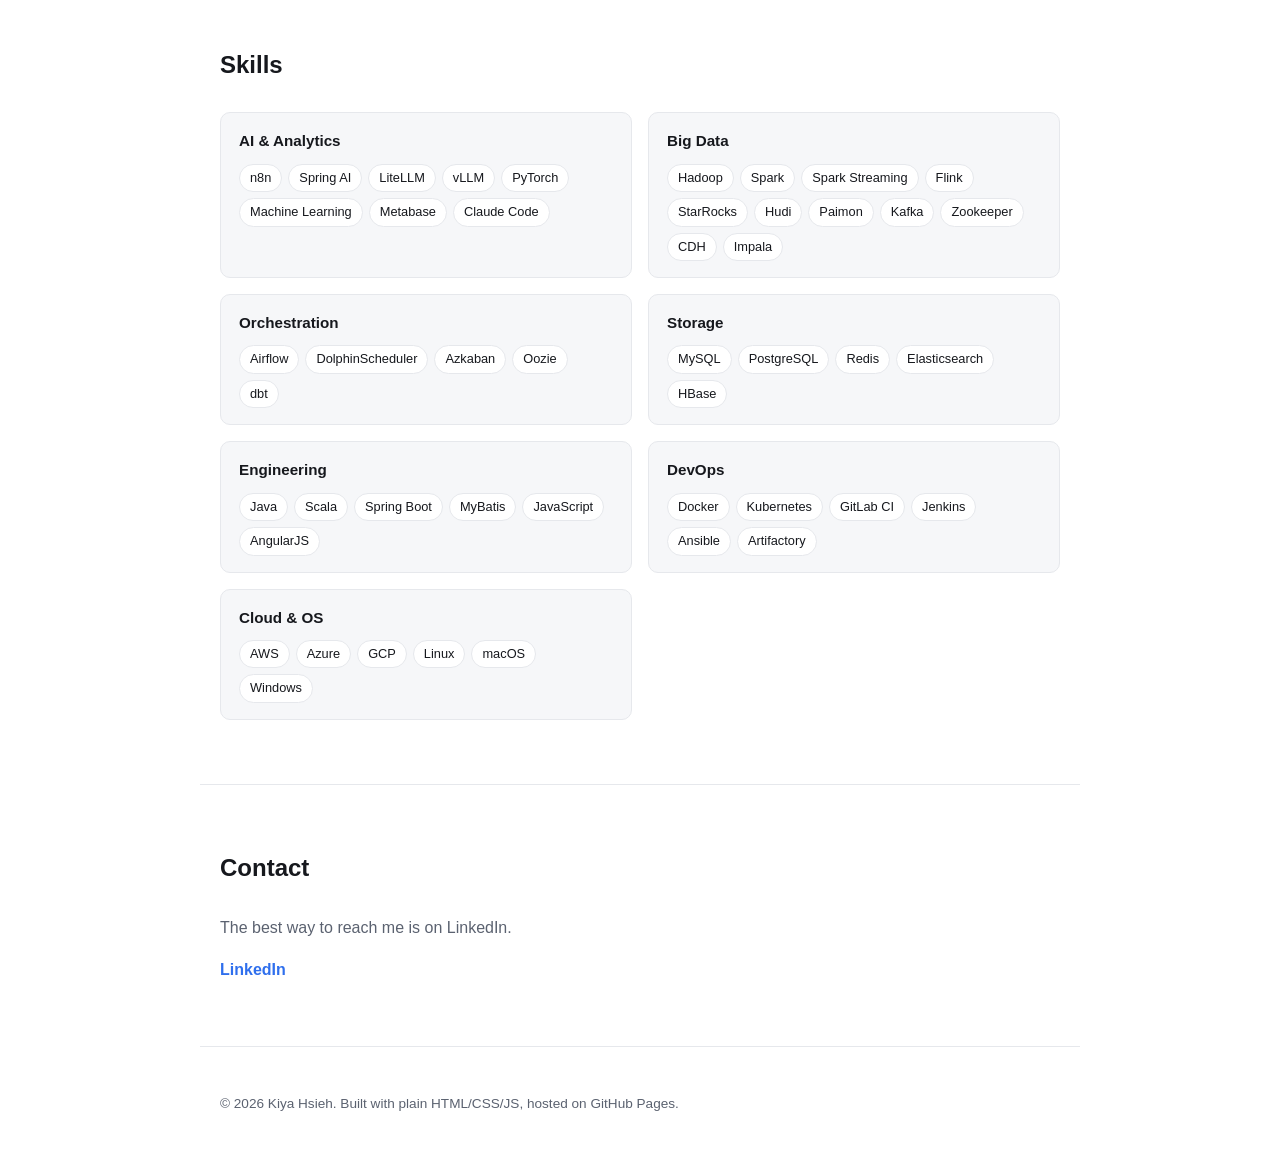
==== commit 1eaf881e: "site v1.1.0 badge next to name; english-toolbox v1.4.6: compact oral30 diagrams Co-Authored-By: Clau" ====
--- a/index.html
+++ b/index.html
@@ -37,7 +37,7 @@
 
   <section id="home" class="hero container">
     <p class="eyebrow" data-i18n="hero.eyebrow">你好，我是</p>
-    <h1 data-i18n="hero.name">Kiya Hsieh</h1>
+    <h1><span data-i18n="hero.name">Kiya Hsieh</span> <span class="site-ver" title="Site version">v1.1.0</span></h1>
     <p class="hero-tagline" data-i18n="hero.tagline">數據架構師 · 大數據平台 · AI 自動化</p>
     <div class="hero-actions">
       <a href="#projects" class="btn btn-primary" data-i18n="hero.viewWork">查看作品</a>
--- a/css/style.css
+++ b/css/style.css
@@ -180,6 +180,14 @@
   margin: 0 0 12px;
   letter-spacing: -0.02em;
 }
+.hero h1 .site-ver {
+  font-size: .8rem;
+  font-weight: 500;
+  letter-spacing: 0;
+  color: var(--text-muted);
+  vertical-align: middle;
+  margin-left: 6px;
+}
 .hero-tagline {
   color: var(--text-muted);
   font-size: 1.15rem;
